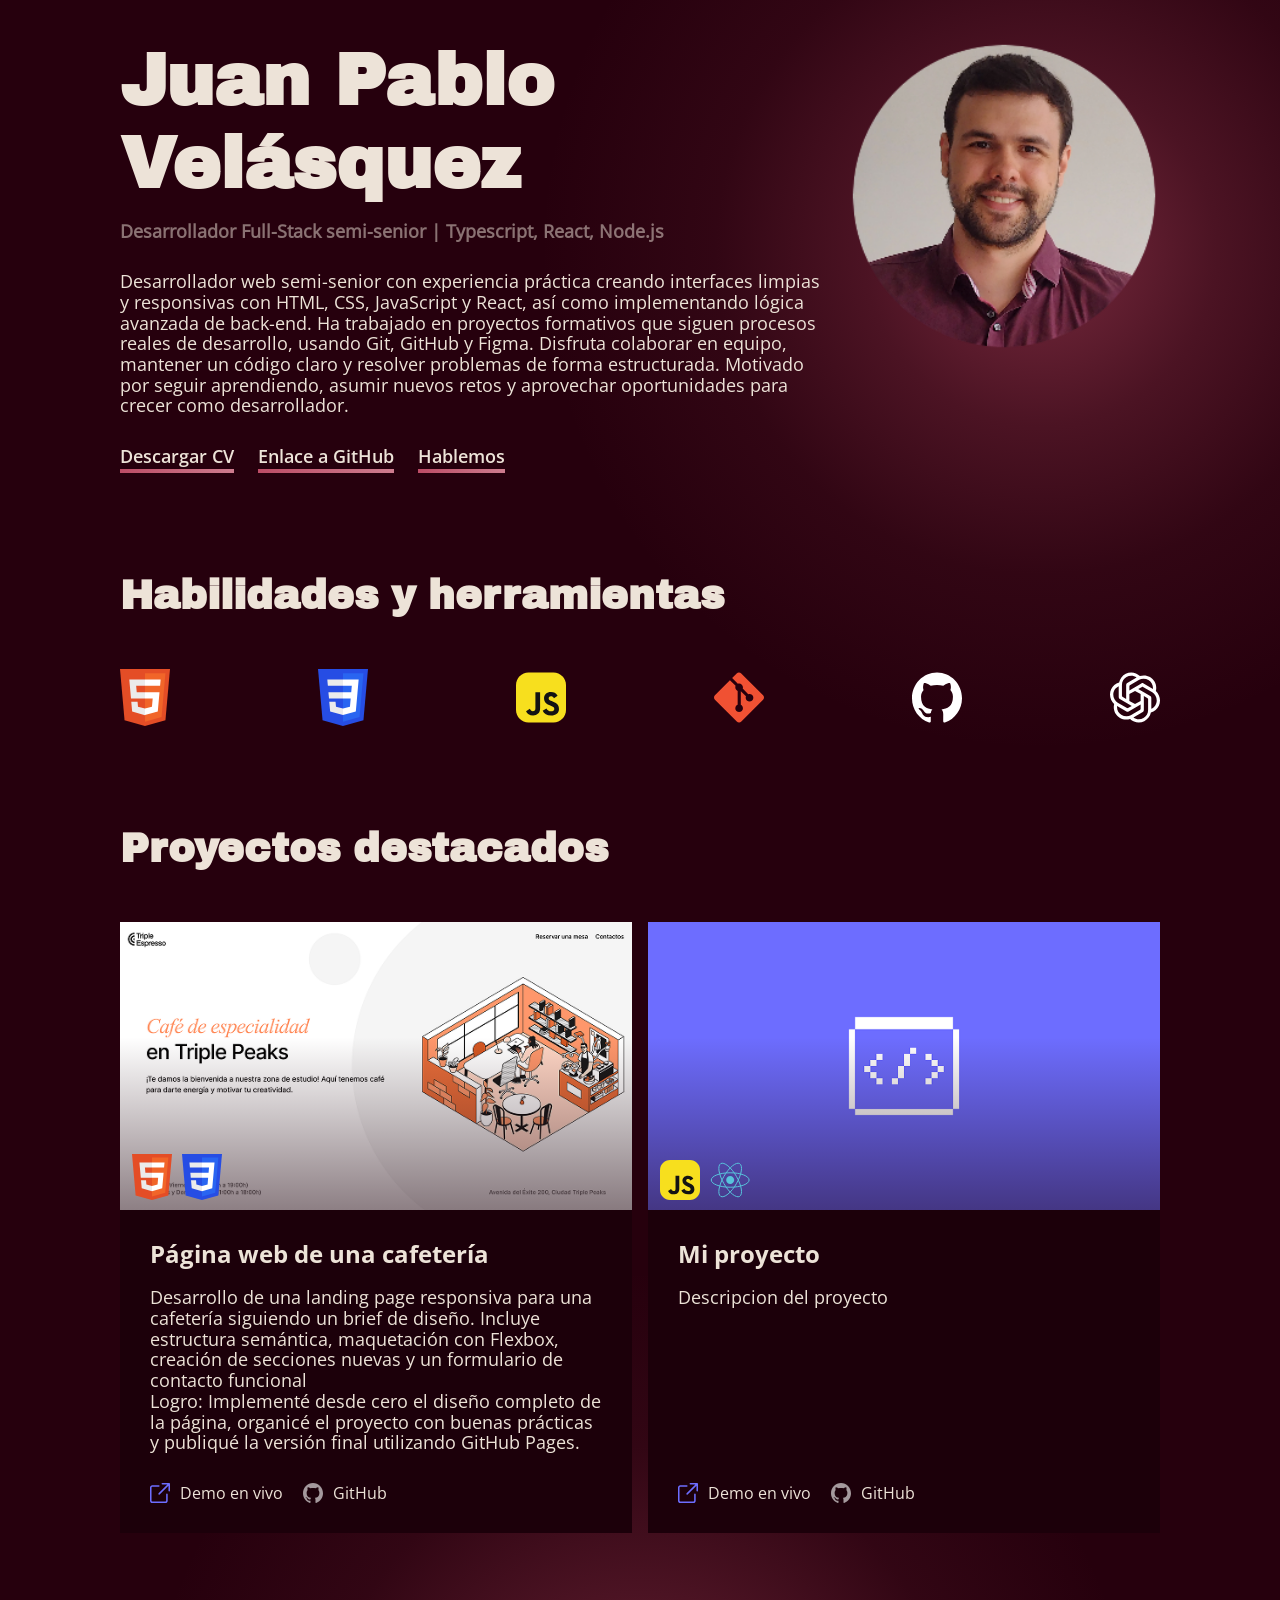
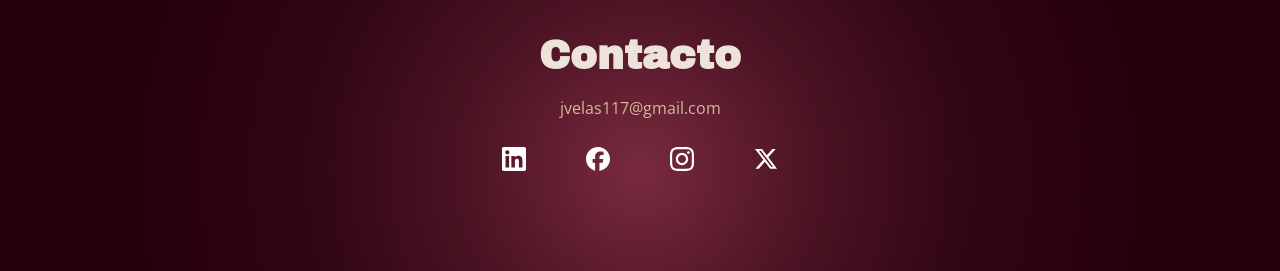
==== index.html @ fe1a5933 "commit primera revision" ====
<!DOCTYPE html>
<html lang="es">
<head>
  <meta charset="UTF-8">
  <meta name="viewport" content="width=device-width, initial-scale=1.0">
  <link rel="stylesheet" href="styles/normalize.css">
  <link rel="stylesheet" href="styles/style.css">
  <title>Presentacion y portafolio Juan Pablo Velasquez</title>
</head>
<body>
  <header class="header">
    <img class="header__image" src="images/portrait.png" alt="retrato del desarrollador">
    <div class="header__info">
      <h1 class="header__title">Juan Pablo Vel&aacute;squez</h1>
      <h2 class="header__role">
        <span class="header__role-text">Desarrollador Full-Stack semi-senior</span>
        <span class="header__role-separator">|</span>
        <span class="header__role-text">Typescript, React, Node.js</span>
      </h2>
      <p class="header__description">
        Desarrollador web semi-senior con experiencia práctica creando interfaces limpias y responsivas con HTML, CSS, JavaScript y
        React, así como implementando lógica avanzada de back-end. Ha trabajado en proyectos formativos que siguen procesos reales
        de desarrollo, usando Git, GitHub y Figma. Disfruta colaborar en equipo, mantener un código claro y resolver problemas de
        forma estructurada. Motivado por seguir aprendiendo, asumir nuevos retos y aprovechar oportunidades para crecer como
        desarrollador.
      </p>
      <div class="header__links">
        <a class="header__link" href="#">Descargar CV</a>
        <a class="header__link" href="#">Enlace a GitHub</a>
        <a class="header__link" href="#">Hablemos</a>
      </div>
    </div>
  </header>
  <div class="header__skills">
    <h2 class="header__subtitle">Habilidades y herramientas</h2>
    <div class="header__skill-icons">
      <img class="header__skill-icon" src="images/html_icon.svg" alt="html icon">
      <img class="header__skill-icon" src="images/css_icon.svg" alt="css icon">
      <img class="header__skill-icon" src="images/javascript_icon.svg" alt="javascript icon">
      <img class="header__skill-icon" src="images/git_icon.svg" alt="git icon">
      <img class="header__skill-icon" src="images/github_icon.svg" alt="github icon">
      <img class="header__skill-icon" src="images/chatgpt_icon.svg" alt="chatgpt icon">
    </div>
  </div>
  <main class="content">
    <h2 class="content__subtitle">Proyectos destacados</h2>
    <div class="content__cards">
      <div class="card">
        <div class="card__image-container">
          <div class="card__veil"></div>
          <img class="card__image" src="images/cafeteria.png" alt="portada del proyecto cafeteria">
          <div class="card__icons">
            <img class="card__icon" src="images/html_icon.svg" alt="icono de html">
            <img class="card__icon" src="images/css_icon.svg" alt=" icono de css">
          </div>
        </div>
        <div class="card__info">
          <h3 class="card__title">P&aacute;gina web de una cafeter&iacute;a</h3>
          <div class="card__description">
            <p class="card__text">
              <span class="card__text-block">
                Desarrollo de una landing page responsiva para una cafetería siguiendo un brief de diseño. Incluye estructura semántica, maquetación con
                Flexbox, creación de secciones nuevas y un formulario de contacto funcional
              </span>
              <span class="card__text-block">
                Logro: Implementé desde cero el diseño completo de la página,
                organicé el proyecto con buenas prácticas y publiqué la versión final utilizando GitHub Pages.
              </span>
            </p>
          </div>
          <div class="card__links">
            <div class="card__links-group">
              <img src="images/open_new_tab_icon.svg" alt="icono abrir en nueva ventana">
              <a class="card__link" href="#">Demo en vivo</a>
            </div>
            <div class="card__links-group">
              <img src="images/github_icon_negative.svg" alt="icono enlace a github">
              <a class="card__link" href="#">GitHub</a>
            </div>
          </div>
        </div>
      </div>
      <div class="card">
        <div class="card__image-container">
          <div class="card__veil"></div>
          <img class="card__image" src="images/proyecto.png" alt="portada del proyecto cafeteria">
          <div class="card__icons">
            <img class="card__icon" src="images/javascript_icon.svg" alt="icono de javascript">
            <img class="card__icon" src="images/react_icon.svg" alt=" icono de react">
          </div>
        </div>
        <div class="card__info">
          <h3 class="card__title">Mi proyecto</h3>
          <div class="card__description">
            <p class="card__text">
              <span class="card__text-block">
                Descripcion del proyecto
              </span>
            </p>
          </div>
          <div class="card__links">
            <div class="card__links-group">
              <img src="images/open_new_tab_icon.svg" alt="icono abrir en nueva ventana">
              <a class="card__link" href="#">Demo en vivo</a>
            </div>
            <div class="card__links-group">
              <img src="images/github_icon_negative.svg" alt="icono enlace a github">
              <a class="card__link" href="#">GitHub</a>
            </div>
          </div>
        </div>
      </div>
    </div>
  </main>
  <footer class="footer">
    <h2 class="footer__subtitle">Contacto</h2>
    <a class="footer__email" href="#">jvelas117@gmail.com</a>
    <div class="footer__icons">
      <img class="footer__icon" src="images/linkedin_icon_negative.svg" alt="linkedin icon">
      <img class="footer__icon" src="images/facebook_icon_negative.svg" alt="facebook icon">
      <img class="footer__icon" src="images/instagram_icon_negative.svg" alt="instagram icon">
      <img class="footer__icon" src="images/twitter_icon_negative.svg" alt="twitter icon">
    </div>
  </footer>
</body>
</html>
---- styles/style.css ----
@font-face {
    font-family: 'ArchivoBlack-Regular';
    src:
      url('../fonts/ArchivoBlack-Regular.woff2') format('woff2'),
      url('../fonts/ArchivoBlack-Regular.woff') format('woff');
    font-weight: normal;
    font-style: normal;
    font-display: swap;
}

@font-face {
    font-family: 'OpenSans-Bold';
    src:
      url('../fonts/OpenSans-Bold.woff2') format('woff2'),
      url('../fonts/OpenSans-Bold.woff') format('woff');
    font-weight: normal;
    font-style: normal;
    font-display: swap;
}

@font-face {
    font-family: 'OpenSans-Regular';
    src:
      url('../fonts/OpenSans-Regular.woff2') format('woff2'),
      url('../fonts/OpenSans-Regular.woff') format('woff');
    font-weight: normal;
    font-style: normal;
    font-display: swap;
}

@font-face {
    font-family: 'OpenSans-SemiBold';
    src:
      url('../fonts/OpenSans-SemiBold.woff2') format('woff2'),
      url('../fonts/OpenSans-SemiBold.woff') format('woff');
    font-weight: normal;
    font-style: normal;
    font-display: swap;
}

body {
  display: flex;
  flex-direction: column;
  align-items: center;
  min-height: 100vh;
  margin: 40px 120px 100px 120px;
  background-color: #26000D;
  background-image:
    radial-gradient(
      circle 500px at calc(100% - 240px) 250px,
      rgba(188, 77, 102, 0.55) 0%,
      rgba(188, 77, 102, 0.25) 35%,
      rgba(188, 77, 102, 0.08) 65%,
      transparent 100%
    ),
    radial-gradient(
      circle 500px at 50% calc(100% - 100px),
      rgba(188, 77, 102, 0.55) 0%,
      rgba(188, 77, 102, 0.25) 35%,
      rgba(188, 77, 102, 0.08) 65%,
      transparent 100%
    );
  background-repeat: no-repeat;
  color: #EDE3D8;
  gap: 100px;
}

.header, .content, .footer {
  width: 100%;
}


.header {
  display: flex;
  flex-direction: row-reverse;
  flex-wrap: wrap;
  gap: 20px;
}

.header__info {
  font-family: "OpenSans-Regular";
  font-size: 18px;
  display: flex;
  flex-direction: column;
  flex-wrap: wrap;
  flex: 1;
  min-width: 0;
}

.header__title {
  font-family: "ArchivoBlack-Regular";
  display: flex;
  margin: 0;
  font-size: 72px;
}

.header__description {
  margin: 15px 0;
}

.header__image {
  aspect-ratio: 1 / 1;
  object-fit: cover;
  align-self: flex-start;
  width: 30%;
}

.header__skills {
  width: 100%;
}

.header__skill-icons {
  display: flex;
  flex-direction: row;
  justify-content: space-between;
  margin-top: 50px;
}

.header__skill-icon {
  width: 50px;
}

.header__role {
  font-family:"OpenSans-Regular";
  font-size: 18px;
  margin: 15px 0;
  opacity: .5;
}

.header__links{
  font-family: "OpenSans-SemiBold";
  display: flex;
  flex-direction: row;
  margin-top: 15px;
  gap: 24px;
}

.header__link {
  padding-bottom: 6px;
  background-image: linear-gradient(90deg, #BC4D66, #CD7C8E);
  background-repeat: no-repeat;
  background-position: left bottom;
  background-size: 100% 4px;
  transition: opacity 0.2s ease, background-size 0.2s ease;
}

.header__link, .card__link, .footer__email {
  text-decoration: none;
  color: inherit;
}

.header__subtitle, .content__subtitle, .footer__subtitle {
  font-family: "ArchivoBlack-Regular";
  font-size: 40px;
  margin: 0;
}

.content__cards {
  display: flex;
  flex-direction: row;
  gap: 16px;
  margin-top: 50px;
}

.card {
  flex: 1;
  background-color: #1C000A;
  display: flex;
  flex-direction: column;
}

.card__title{
  font-family: "OpenSans-Bold";
  font-size: 24px;
  margin: 0;
}

.card__description {
  margin: 20px 0 30px 0;
}

.card__text {
  font-family: "OpenSans-Regular";
  font-size: 18px;
  margin: 0;
}

.card__info {
  padding: 30px;
  flex: 1;
  display: flex;
  flex-direction: column;
}

.card__image-container {
  position: relative;
}

.card__image {
  aspect-ratio: 16 / 9;
  object-fit: cover;
  width: 100%;
  display: block;
}

.card__icons {
  display: flex;
  flex-direction: row;
  align-items: center;
  position: absolute;
  left: 12px;
  bottom: 10px;
  gap: 10px;
  z-index: 1;
}

.card__icon {
  width: 40px;
}

.card__veil {
  position: absolute;
  top: 0;
  left: 0;
  width: 100%;
  height: 100%;
  background: linear-gradient(180deg, transparent 40%, rgba(28, 0, 10, 0.5) 100%);
  pointer-events: none;
}

.card__links{
  margin-top: auto;
  font-family: "OpenSans-Regular";
  display: flex;
  flex-direction: row;
  justify-content: start;
  gap: 20px;
  font-size: 16px;
}

.card__links-group {
  display: flex;
  flex-direction: row;
  justify-content: start;
  align-items: center;
  gap: 10px;
}


.footer {
  display: flex;
  flex-direction: column;
  align-items: center;
  gap: 20px;
}

.footer__icons {
  display: flex;
  flex-direction: row;
  gap: 60px;
  margin-top: 10px;
}

.footer__email {
  font-family: "OpenSans-Regular";
  color: #D7B79E;
}

.card__text-block {
  display: block;
}

.header__link:hover, .card__links-group:hover, .footer__email:hover, .footer__icon:hover {
  opacity: 0.5;
}

@media screen and (max-width: 1023px) {

  body {
    margin: 40px 40px 100px 40px;
    gap: 80px;
  }

  .header__title {
    font-size: 58px;
  }

  .header__role {
    margin: 14px 0 10px 0;
  }

  .header__links {
    margin-top: 10px;
  }

  .header__description {
    margin: 10px 0;
  }

  .header__skill-icons {
    margin-top: 40px;
  }

  .content__cards {
    flex-direction: column;
    margin-top: 30px;
  }

  .header__role-separator {
    display: none;
  }
  .header__role-text {
    display: block;
  }
}

@media screen and (max-width: 767px) {

  body {
    margin: 20px;
    gap: 60px;
  }

  .header {
    gap: 30px;
  }

  .header__title {
    font-size: 36px;
  }

  .header__role {
    margin: 10px 0;
    font-size: 16px;
  }

  .header__image {
    width: 100%;
    height: 280px;
    object-fit: cover;
  }

  .header__links {
    flex-direction: column;
    margin-top: 20px;
  }

  .header__skill-icons {
    display: flex;
    flex-wrap: wrap;
    gap: 30px;
    justify-content: flex-start;
    margin-top: 30px;
  }

  .header__skill-icon {
    width: 30px;
  }

  .header__subtitle, .content__subtitle, .footer__subtitle {
    font-size: 28px;

  }

  .card__title{
    font-size: 20px;
  }

  .card__text {
    font-size: 16px;
  }

  .card__icon {
    width: 20px;
  }

}
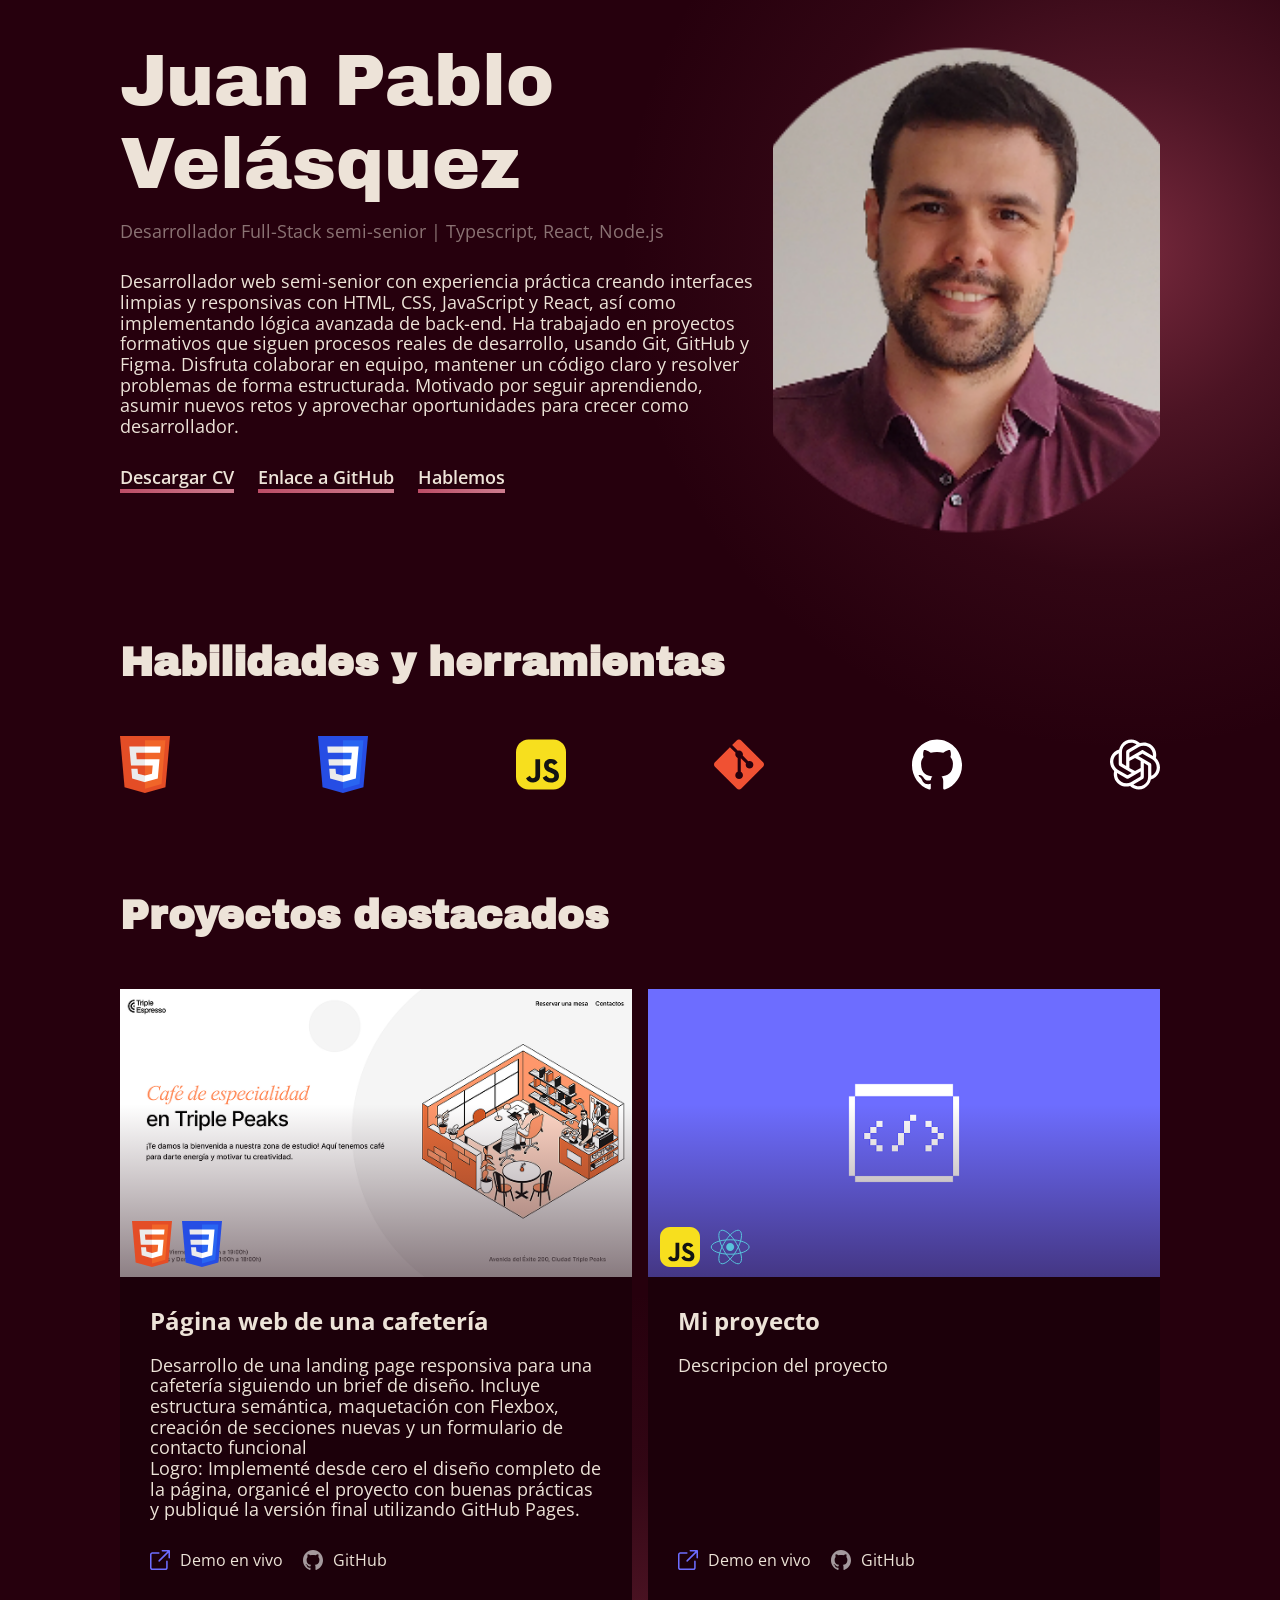
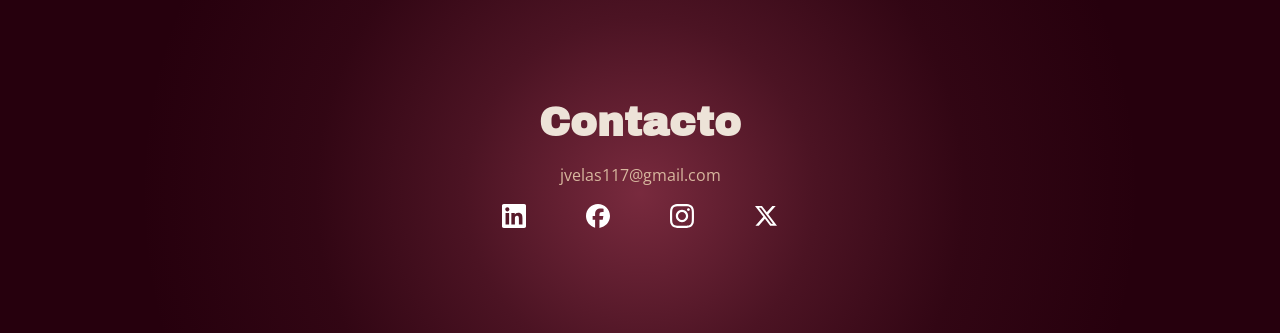
==== commit bc2357b8: "fix: adressed all issues in the code review" ====
--- a/index.html
+++ b/index.html
@@ -8,119 +8,138 @@
   <title>Presentacion y portafolio Juan Pablo Velasquez</title>
 </head>
 <body>
-  <header class="header">
-    <img class="header__image" src="images/portrait.png" alt="retrato del desarrollador">
-    <div class="header__info">
-      <h1 class="header__title">Juan Pablo Vel&aacute;squez</h1>
-      <h2 class="header__role">
-        <span class="header__role-text">Desarrollador Full-Stack semi-senior</span>
-        <span class="header__role-separator">|</span>
-        <span class="header__role-text">Typescript, React, Node.js</span>
-      </h2>
-      <p class="header__description">
-        Desarrollador web semi-senior con experiencia práctica creando interfaces limpias y responsivas con HTML, CSS, JavaScript y
-        React, así como implementando lógica avanzada de back-end. Ha trabajado en proyectos formativos que siguen procesos reales
-        de desarrollo, usando Git, GitHub y Figma. Disfruta colaborar en equipo, mantener un código claro y resolver problemas de
-        forma estructurada. Motivado por seguir aprendiendo, asumir nuevos retos y aprovechar oportunidades para crecer como
-        desarrollador.
-      </p>
-      <div class="header__links">
-        <a class="header__link" href="#">Descargar CV</a>
-        <a class="header__link" href="#">Enlace a GitHub</a>
-        <a class="header__link" href="#">Hablemos</a>
+  <div class="page">
+
+    <header class="header">
+      <img class="header__image" src="images/portrait.png" alt="retrato del desarrollador">
+      <div class="header__info">
+        <h1 class="header__title">Juan Pablo Vel&aacute;squez</h1>
+        <p class="header__role">
+          <span class="header__role-text">Desarrollador Full-Stack semi-senior</span>
+          <span class="header__role-separator">|</span>
+          <span class="header__role-text">Typescript, React, Node.js</span>
+        </p>
+        <p class="header__description">
+          Desarrollador web semi-senior con experiencia práctica creando interfaces limpias y responsivas con HTML, CSS, JavaScript y
+          React, así como implementando lógica avanzada de back-end. Ha trabajado en proyectos formativos que siguen procesos reales
+          de desarrollo, usando Git, GitHub y Figma. Disfruta colaborar en equipo, mantener un código claro y resolver problemas de
+          forma estructurada. Motivado por seguir aprendiendo, asumir nuevos retos y aprovechar oportunidades para crecer como
+          desarrollador.
+        </p>
+        <div class="header__links">
+          <a class="header__link" href="#">Descargar CV</a>
+          <a class="header__link" href="#">Enlace a GitHub</a>
+          <a class="header__link" href="#">Hablemos</a>
+        </div>
+      </div>
+    </header>
+    <div class="header__skills">
+      <h2 class="header__subtitle">Habilidades y herramientas</h2>
+      <div class="header__skill-icons">
+        <img class="header__skill-icon" src="images/html_icon.svg" alt="html icon">
+        <img class="header__skill-icon" src="images/css_icon.svg" alt="css icon">
+        <img class="header__skill-icon" src="images/javascript_icon.svg" alt="javascript icon">
+        <img class="header__skill-icon" src="images/git_icon.svg" alt="git icon">
+        <img class="header__skill-icon" src="images/github_icon.svg" alt="github icon">
+        <img class="header__skill-icon" src="images/chatgpt_icon.svg" alt="chatgpt icon">
       </div>
     </div>
-  </header>
-  <div class="header__skills">
-    <h2 class="header__subtitle">Habilidades y herramientas</h2>
-    <div class="header__skill-icons">
-      <img class="header__skill-icon" src="images/html_icon.svg" alt="html icon">
-      <img class="header__skill-icon" src="images/css_icon.svg" alt="css icon">
-      <img class="header__skill-icon" src="images/javascript_icon.svg" alt="javascript icon">
-      <img class="header__skill-icon" src="images/git_icon.svg" alt="git icon">
-      <img class="header__skill-icon" src="images/github_icon.svg" alt="github icon">
-      <img class="header__skill-icon" src="images/chatgpt_icon.svg" alt="chatgpt icon">
-    </div>
-  </div>
-  <main class="content">
-    <h2 class="content__subtitle">Proyectos destacados</h2>
-    <div class="content__cards">
-      <div class="card">
-        <div class="card__image-container">
-          <div class="card__veil"></div>
-          <img class="card__image" src="images/cafeteria.png" alt="portada del proyecto cafeteria">
-          <div class="card__icons">
-            <img class="card__icon" src="images/html_icon.svg" alt="icono de html">
-            <img class="card__icon" src="images/css_icon.svg" alt=" icono de css">
+    <main class="content">
+      <h2 class="content__subtitle">Proyectos destacados</h2>
+      <div class="content__cards">
+        <div class="card">
+          <div class="card__image-container">
+            <div class="card__veil"></div>
+            <img class="card__image" src="images/cafeteria.png" alt="portada del proyecto cafeteria">
+            <div class="card__icons">
+              <img class="card__icon" src="images/html_icon.svg" alt="icono de html">
+              <img class="card__icon" src="images/css_icon.svg" alt=" icono de css">
+            </div>
+          </div>
+          <div class="card__info">
+            <h3 class="card__title">P&aacute;gina web de una cafeter&iacute;a</h3>
+            <div class="card__description">
+              <p class="card__text">
+                <span class="card__text-block">
+                  Desarrollo de una landing page responsiva para una cafetería siguiendo un brief de diseño. Incluye estructura semántica, maquetación con
+                  Flexbox, creación de secciones nuevas y un formulario de contacto funcional
+                </span>
+                <span class="card__text-block">
+                  Logro: Implementé desde cero el diseño completo de la página,
+                  organicé el proyecto con buenas prácticas y publiqué la versión final utilizando GitHub Pages.
+                </span>
+              </p>
+            </div>
+            <div class="card__links">
+              <div class="card__links-group">
+                <img src="images/open_new_tab_icon.svg" alt="icono abrir en nueva ventana">
+                <a class="card__link" href="#">Demo en vivo</a>
+              </div>
+              <div class="card__links-group">
+                <img src="images/github_icon_negative.svg" alt="icono enlace a github">
+                <a class="card__link" href="#">GitHub</a>
+              </div>
+            </div>
           </div>
         </div>
-        <div class="card__info">
-          <h3 class="card__title">P&aacute;gina web de una cafeter&iacute;a</h3>
-          <div class="card__description">
-            <p class="card__text">
-              <span class="card__text-block">
-                Desarrollo de una landing page responsiva para una cafetería siguiendo un brief de diseño. Incluye estructura semántica, maquetación con
-                Flexbox, creación de secciones nuevas y un formulario de contacto funcional
-              </span>
-              <span class="card__text-block">
-                Logro: Implementé desde cero el diseño completo de la página,
-                organicé el proyecto con buenas prácticas y publiqué la versión final utilizando GitHub Pages.
-              </span>
-            </p>
+        <div class="card">
+          <div class="card__image-container">
+            <div class="card__veil"></div>
+            <img class="card__image" src="images/proyecto.png" alt="portada del proyecto cafeteria">
+            <div class="card__icons">
+              <img class="card__icon" src="images/javascript_icon.svg" alt="icono de javascript">
+              <img class="card__icon" src="images/react_icon.svg" alt=" icono de react">
+            </div>
           </div>
-          <div class="card__links">
-            <div class="card__links-group">
-              <img src="images/open_new_tab_icon.svg" alt="icono abrir en nueva ventana">
-              <a class="card__link" href="#">Demo en vivo</a>
+          <div class="card__info">
+            <h3 class="card__title">Mi proyecto</h3>
+            <div class="card__description">
+              <p class="card__text">
+                <span class="card__text-block">
+                  Descripcion del proyecto
+                </span>
+              </p>
             </div>
-            <div class="card__links-group">
-              <img src="images/github_icon_negative.svg" alt="icono enlace a github">
-              <a class="card__link" href="#">GitHub</a>
+            <div class="card__links">
+              <div class="card__links-group">
+                <img src="images/open_new_tab_icon.svg" alt="icono abrir en nueva ventana">
+                <a class="card__link" href="#">Demo en vivo</a>
+              </div>
+              <div class="card__links-group">
+                <img src="images/github_icon_negative.svg" alt="icono enlace a github">
+                <a class="card__link" href="#">GitHub</a>
+              </div>
             </div>
           </div>
         </div>
       </div>
-      <div class="card">
-        <div class="card__image-container">
-          <div class="card__veil"></div>
-          <img class="card__image" src="images/proyecto.png" alt="portada del proyecto cafeteria">
-          <div class="card__icons">
-            <img class="card__icon" src="images/javascript_icon.svg" alt="icono de javascript">
-            <img class="card__icon" src="images/react_icon.svg" alt=" icono de react">
-          </div>
-        </div>
-        <div class="card__info">
-          <h3 class="card__title">Mi proyecto</h3>
-          <div class="card__description">
-            <p class="card__text">
-              <span class="card__text-block">
-                Descripcion del proyecto
-              </span>
-            </p>
-          </div>
-          <div class="card__links">
-            <div class="card__links-group">
-              <img src="images/open_new_tab_icon.svg" alt="icono abrir en nueva ventana">
-              <a class="card__link" href="#">Demo en vivo</a>
-            </div>
-            <div class="card__links-group">
-              <img src="images/github_icon_negative.svg" alt="icono enlace a github">
-              <a class="card__link" href="#">GitHub</a>
-            </div>
-          </div>
-        </div>
-      </div>
-    </div>
-  </main>
-  <footer class="footer">
-    <h2 class="footer__subtitle">Contacto</h2>
-    <a class="footer__email" href="#">jvelas117@gmail.com</a>
-    <div class="footer__icons">
-      <img class="footer__icon" src="images/linkedin_icon_negative.svg" alt="linkedin icon">
-      <img class="footer__icon" src="images/facebook_icon_negative.svg" alt="facebook icon">
-      <img class="footer__icon" src="images/instagram_icon_negative.svg" alt="instagram icon">
-      <img class="footer__icon" src="images/twitter_icon_negative.svg" alt="twitter icon">
-    </div>
-  </footer>
+    </main>
+    <footer class="footer">
+      <h2 class="footer__subtitle">Contacto</h2>
+      <a class="footer__email" href="#">jvelas117@gmail.com</a>
+      <ul class="footer__icons">
+        <li>
+          <a class="footer__link" href="https://www.linkedin.com/">
+            <img class="footer__icon" src="images/linkedin_icon_negative.svg" alt="linkedin icon">
+          </a>
+        </li>
+        <li>
+          <a class="footer__link" href="https://www.facebook.com/">
+            <img class="footer__icon" src="images/facebook_icon_negative.svg" alt="facebook icon">
+          </a>
+        </li>
+        <li>
+          <a class="footer__link" href="https://www.instagram.com/">
+            <img class="footer__icon" src="images/instagram_icon_negative.svg" alt="instagram icon">
+          </a>
+        </li>
+        <li>
+          <a class="footer__link" href="https://www.x.com/">
+            <img class="footer__icon" src="images/twitter_icon_negative.svg" alt="twitter icon">
+          </a>
+        </li>
+      </ul>
+    </footer>
+  </div>
 </body>
 </html>
--- a/styles/style.css
+++ b/styles/style.css
@@ -43,18 +43,18 @@
   flex-direction: column;
   align-items: center;
   min-height: 100vh;
-  margin: 40px 120px 100px 120px;
+  /* padding: 40px 120px 100px 120px; */
   background-color: #26000D;
   background-image:
     radial-gradient(
-      circle 500px at calc(100% - 240px) 250px,
+      circle 500px at calc(50% + 480px) 250px,
       rgba(188, 77, 102, 0.55) 0%,
       rgba(188, 77, 102, 0.25) 35%,
       rgba(188, 77, 102, 0.08) 65%,
       transparent 100%
     ),
     radial-gradient(
-      circle 500px at 50% calc(100% - 100px),
+      circle 500px at 50% calc(100% - 140px),
       rgba(188, 77, 102, 0.55) 0%,
       rgba(188, 77, 102, 0.25) 35%,
       rgba(188, 77, 102, 0.08) 65%,
@@ -65,6 +65,15 @@
   gap: 100px;
 }
 
+.page {
+  max-width: 1440px;
+  margin: 0 auto;
+  padding: 40px 120px 100px;
+  display: flex;
+  flex-direction: column;
+  gap: 100px;
+}
+
 .header, .content, .footer {
   width: 100%;
 }
@@ -89,6 +98,7 @@
 
 .header__title {
   font-family: "ArchivoBlack-Regular";
+  font-weight: 400;
   display: flex;
   margin: 0;
   font-size: 72px;
@@ -99,10 +109,10 @@
 }
 
 .header__image {
-  aspect-ratio: 1 / 1;
+  width: 387px;
+  height: 500px;
   object-fit: cover;
   align-self: flex-start;
-  width: 30%;
 }
 
 .header__skills {
@@ -152,6 +162,7 @@
 .header__subtitle, .content__subtitle, .footer__subtitle {
   font-family: "ArchivoBlack-Regular";
   font-size: 40px;
+  font-weight: 400px;
   margin: 0;
 }
 
@@ -259,6 +270,9 @@
   flex-direction: row;
   gap: 60px;
   margin-top: 10px;
+  list-style: none;
+  margin: 0;
+  padding: 0;
 }
 
 .footer__email {
@@ -270,14 +284,14 @@
   display: block;
 }
 
-.header__link:hover, .card__links-group:hover, .footer__email:hover, .footer__icon:hover {
+.header__link:hover, .card__links-group:hover, .footer__email:hover, .footer__link:hover {
   opacity: 0.5;
 }
 
 @media screen and (max-width: 1023px) {
 
-  body {
-    margin: 40px 40px 100px 40px;
+  .page {
+    padding: 40px 40px 100px 40px;
     gap: 80px;
   }
 
@@ -312,12 +326,17 @@
   .header__role-text {
     display: block;
   }
+
+  .header__image {
+    width: 216px;
+    height: 280px;
+  }
 }
 
 @media screen and (max-width: 767px) {
 
-  body {
-    margin: 20px;
+  .page {
+    padding: 20px;
     gap: 60px;
   }
 
